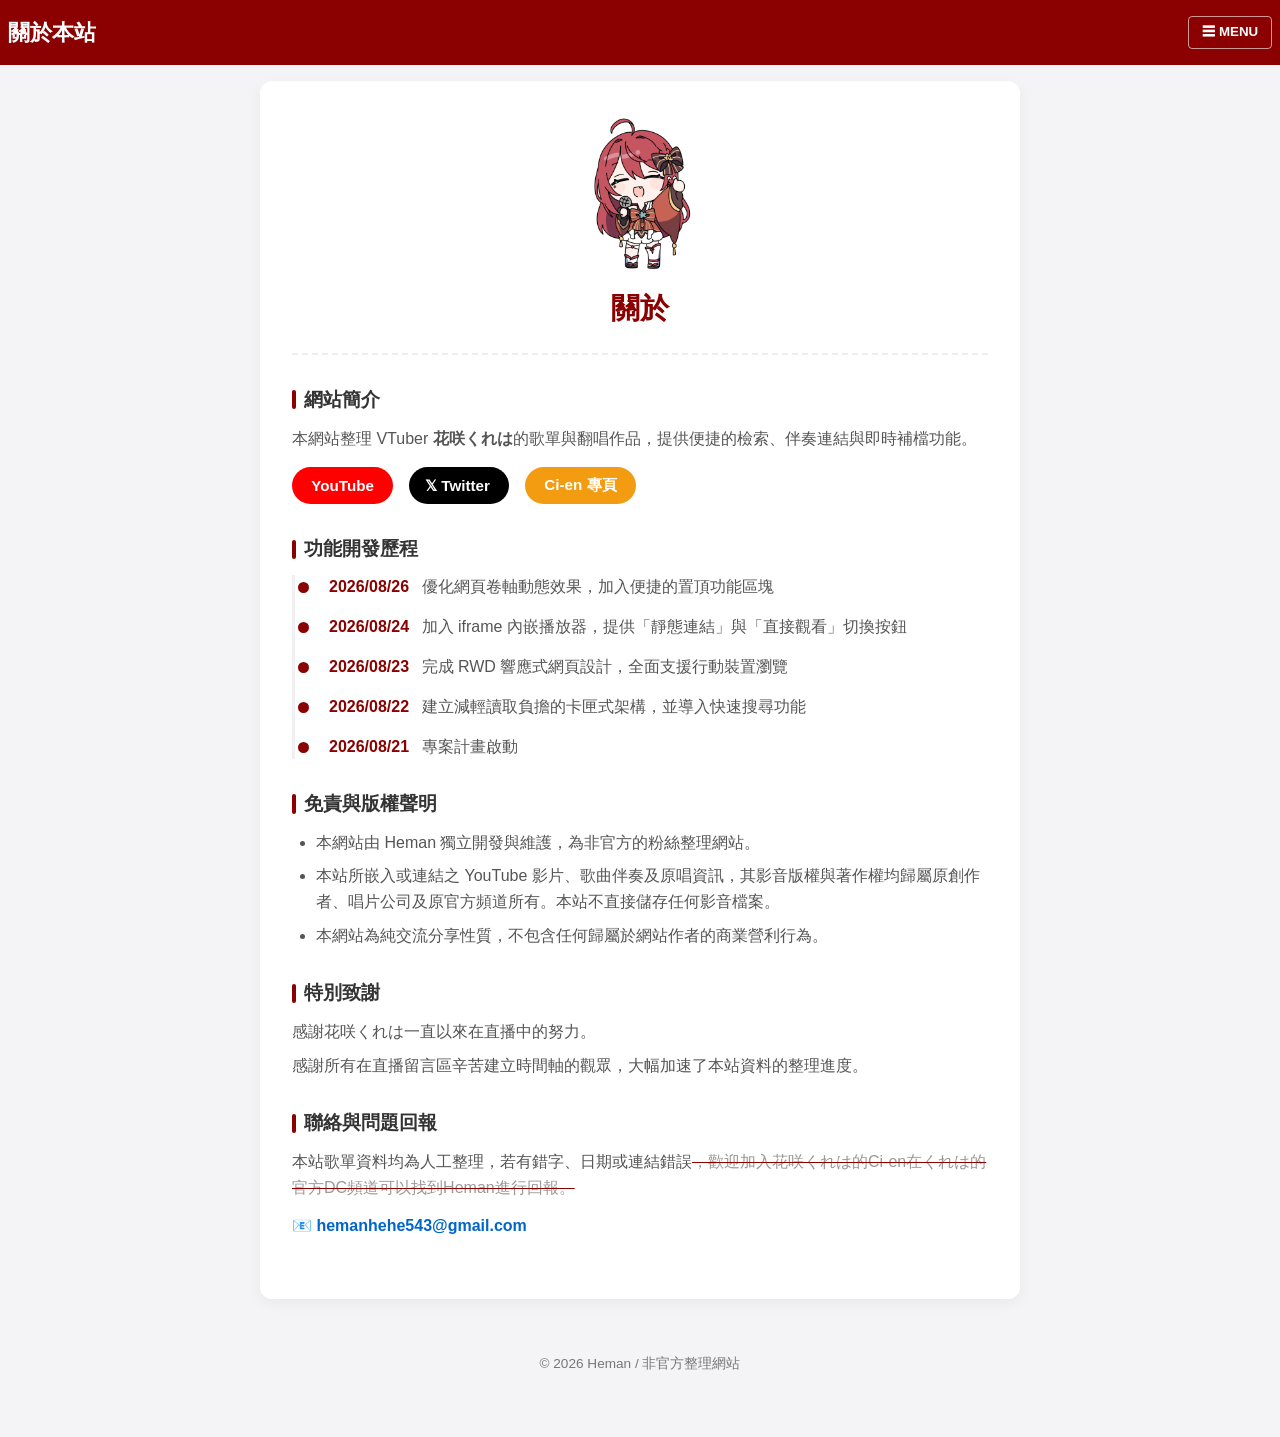
==== about.html @ 178f95ca "add common.js" ====
<!DOCTYPE html>
<html lang="zh-TW">
<head>
  <meta charset="UTF-8">
  <meta name="viewport" content="width=device-width, initial-scale=1.0">
  <title>關於</title>
  <!-- 引入您現有的主樣式表 -->
  <link rel="stylesheet" href="style.css">
</head>
<body>

  <!-- 共用頂部欄 (與 index.html 相同) -->
  <header class="top-bar">
    <div class="menu-container">
      <h1>關於本站</h1>
      <button id="menuToggleBtn" class="menu-btn">☰ MENU</button>
      <nav id="menuNav" class="menu-dropdown hidden">
        <a href="index.html">🎵 歌單列表 </a>
        <a href="covers.html" class="active">🎙️ 翻唱歌曲 </a>
        <a href="#" onclick="alert('數據分析頁面開發中！'); return false;">📊 數據分析 </a>
        <a href="about.html">ℹ️ 關於</a>
      </nav>
    </div>
  </header>

  <!-- 關於頁面主要內容 -->
  <main class="container about-container">
    
    <!-- APNG 動畫看板圖 -->
    <div class="about-hero">
      <!-- 替換 src 為您的 APNG 檔案路徑 -->
      <img src="images/wave.png" alt="花咲くれは" class="about-mascot">
      <h2>關於</h2>
    </div>

    <!-- 網站簡介 -->
    <section class="about-section">
      <h3>網站簡介</h3>
      <p>本網站整理 VTuber <strong>花咲くれは</strong>的歌單與翻唱作品，提供便捷的檢索、伴奏連結與即時補檔功能。</p>
      
      <div class="sns-links">
        <a href="https://www.youtube.com/@kureha_1130" target="_blank" class="sns-btn sns-yt">
          YouTube
        </a>
        <a href="https://x.com/_KRHana" target="_blank" class="sns-btn sns-x">
          𝕏 Twitter
        </a>
        <a href="https://ci-en.net/creator/25901" target="_blank" class="sns-btn sns-cien">
          Ci-en 專頁
        </a>
      </div>
    </section>

    <!-- 功能開發歷程 -->
    <section class="about-section">
      <h3>功能開發歷程</h3>
      <ul class="timeline">
        <li><span class="timeline-date">2026/08/26</span> 優化網頁卷軸動態效果，加入便捷的置頂功能區塊</li>
        <li><span class="timeline-date">2026/08/24</span> 加入 iframe 內嵌播放器，提供「靜態連結」與「直接觀看」切換按鈕</li>
        <li><span class="timeline-date">2026/08/23</span> 完成 RWD 響應式網頁設計，全面支援行動裝置瀏覽</li>
        <li><span class="timeline-date">2026/08/22</span> 建立減輕讀取負擔的卡匣式架構，並導入快速搜尋功能</li>
        <li><span class="timeline-date">2026/08/21</span> 專案計畫啟動</li>
      </ul>
    </section>

    <!-- 免責與版權聲明 -->
    <section class="about-section">
      <h3>免責與版權聲明</h3>
      <ul class="disclaimer-list">
        <li>本網站由 Heman 獨立開發與維護，為非官方的粉絲整理網站。</li>
        <li>本站所嵌入或連結之 YouTube 影片、歌曲伴奏及原唱資訊，其影音版權與著作權均歸屬原創作者、唱片公司及原官方頻道所有。本站不直接儲存任何影音檔案。</li>
        <li>本網站為純交流分享性質，不包含任何歸屬於網站作者的商業營利行為。</li>
      </ul>
    </section>

    <!-- 特別致謝 -->
    <section class="about-section">
      <h3>特別致謝</h3>
      <p>感謝花咲くれは一直以來在直播中的努力。</p>
      <p>感謝所有在直播留言區辛苦建立時間軸的觀眾，大幅加速了本站資料的整理進度。</p>
    </section>

    <!-- 聯絡與問題回報 -->
    <section class="about-section">
      <h3>聯絡與問題回報</h3>
      <p>本站歌單資料均為人工整理，若有錯字、日期或連結錯誤<del class="joke-strike">，歡迎加入花咲くれは的Ci-en在くれは的官方DC頻道可以找到Heman進行回報。</del></p>
      <a href="mailto:hemanhehe543@gmail.com" class="contact-mail">📧 hemanhehe543@gmail.com</a>
    </section>

  </main>

  <!-- 頁尾 -->
  <footer class="site-footer">
    <p>© 2026 Heman / 非官方整理網站 </p>
  </footer>
  <script src="common.js"></script>
</body>
</html>
---- style.css ----
/* ================================================== */
/* 全站共用基礎設定 (Base & Mobile First)               */
/* ================================================== */
* {
  box-sizing: border-box;
  margin: 0;
  padding: 0;
}

body {
  font-family: -apple-system, BlinkMacSystemFont, "Segoe UI", Roboto, sans-serif;
  background-color: #f4f4f6;
  color: #333;
  padding-bottom: 40px;
}

/* ================================================== */
/* 頂部固定容器 (將第一區塊與第二區塊包含在內)        */
/* ================================================== */
.top-bar, .controls {
  /* 平滑過渡動畫：當捲軸改變方向時，讓選單平滑滑入/滑出 */
  transition: transform 0.3s ease-in-out;
}


/* 頁首頂部列 */
.top-bar {
  background-color: #8b0000;
  color: white;
  padding: 1rem 0; /* 左右邊距由內層 container 統一控制，確保與下方內容對齊 */
  position: sticky;       /* 開啟 sticky 定位 */
  top: 0;                 /* 捲動至頂部時固定 */
  z-index: 10;            /* 較高層級，覆蓋第二區塊 */
}

/* Menu 導覽列與選單 */
.menu-container {
  display: flex;
  justify-content: space-between;
  align-items: center;
  gap: 0.5rem;          /* 標題與按鈕之間的最小安全間距 */
  padding: 0 0.5rem;  /* 左右各留 0.5rem 空間 */
}

/* 標題 RWD 自適應防換行設定 */
.menu-container h1 {
  /* 關鍵 1：動態縮放字級（最小 1.1rem / 依螢幕寬度 4.5vw 變化 / 最大 1.4rem） */
  font-size: clamp(1.1rem, 4.5vw, 1.4rem); 
  white-space: nowrap;    /* 關鍵 2：強制絕對不換行 */
  overflow: hidden;       /* 關鍵 3：超出範圍隱藏 */
  text-overflow: ellipsis;/* 關鍵 4：極端狀況下尾端顯示 ... 安全網 */
}

.menu-btn {
  flex-shrink: 0;         /* 關鍵 5：確保按鈕寬度被保護，絕不被標題推擠變形 */
  background: transparent;
  border: 1px solid rgba(255, 255, 255, 0.6);
  color: white;
  padding: 0.4rem 0.8rem;
  border-radius: 4px;
  cursor: pointer;
  font-weight: bold;
}

.menu-dropdown {
  position: absolute;
  top: 100%;
  right: 0.5rem;
  background: white;
  border-radius: 6px;
  box-shadow: 0 4px 12px rgba(0,0,0,0.15);
  display: flex;
  flex-direction: column;
  z-index: 100;
  overflow: hidden;
}

.menu-dropdown a {
  padding: 0.8rem 1.2rem;
  color: #333;
  text-decoration: none;
  border-bottom: 1px solid #eee;
}

.menu-dropdown a.active {
  font-weight: bold;
  background-color: #f9f9f9;
  color: #8b0000;
}

/* 通用容器 */
.container {
  padding: 1rem;
  max-width: 880px; /* 電腦版最大寬度限制 */
  margin: 0 auto;
}

/* ================================================== */
/* 控制區塊樣式 (搜尋與排序)                          */
/* ================================================== */
.controls {
  display: flex;
  flex-wrap: wrap;       /* 關鍵 1：手機版空間不足時自動折行 */
  align-items: center; /* 關鍵：讓所有元件以中心點垂直對齊 */
  gap: 0.8rem 1rem;      /* 上下間距 0.8rem，左右間距 1rem */
  margin-bottom: 0.5rem;
  position: sticky;       /* 開啟 sticky 定位 */
  top: 56px;                 /* 滑動至頂部時固定 */
  z-index: 9;             /* 較低層級，會鑽到第一區塊後面 */
  background-color: #f4f4f6; /* 設定不透明背景，避免下方的卡片內容透出來 */
  padding: 0.5rem 0;      /* 增加上下內邊距，提升滑動時的視覺舒適度 */
}

.search-wrapper {
  position: relative;
  flex: 1 1 100px;       /* 手機版預設佔滿一整行 */
}

#searchInput {
  width: 100%;
  padding: 0.6rem 2rem 0.6rem 0.8rem;
  border: 1px solid #ccc;
  border-radius: 6px;
  font-size: 0.95rem;
  box-sizing: border-box;
}

.clear-btn {
  position: absolute;
  right: 0.6rem;
  top: 50%;
  transform: translateY(-50%);
  background: none;
  border: none;
  color: #888;
  font-size: 1rem;
  cursor: pointer;
}

.hidden {
  display: none !important;
}

/* ================================================== */
/* 向上/向下捲動的隱藏樣式                             */
/* ================================================== */
/* 當向下捲動時，透過 JS 加上的 Class */
.top-bar.hide-header {
  transform: translateY(-100%); /* 第一區塊向上滑出螢幕 */
}

.controls.hide-header {
  transform: translateY(-200%); /* 第二區塊更往上推藏起來 */
}

/* --- 開關與說明文字外層容器 --- */
.embed-toggle-wrapper {
  display: flex;
  flex-direction: row;   /* 關鍵 1：強制內部元素保持「水平」單列排列 */
  align-items: center; /* 讓「內嵌播放：」文字與開關中心對齊 */
  gap: 0.4rem;
  cursor: pointer;
  flex-shrink: 0;      /* 防止開關被擠壓 */
}

.toggle-label-text {
  font-size: 0.9rem;
  color: #333;
  white-space: nowrap;   /* 關鍵修復 1：直接強制文字絕對不換行 */
  flex-shrink: 0;
}

/* --- 綠色 Toggle Switch 開關樣式 --- */
.embed-toggle-switch {
  position: relative;
  display: inline-block;
  width: 48px;
  height: 26px;
  flex-shrink: 0; /* 防止被擠壓 */
}

.embed-toggle-switch input {
  position: absolute;    /* 關鍵修復 2：拔除原生隱形 checkbox 佔用的體積 */
  opacity: 0;
  width: 0;
  height: 0;
  margin: 0;
}

/* 切換條底色 (預設 OFF 灰色) */
.embed-toggle-switch .slider {
  position: absolute;
  cursor: pointer;
  top: 0; left: 0; right: 0; bottom: 0;
  background-color: #ccc;
  transition: .3s;
  border-radius: 26px;
}

/* 開關裡面的圓形按鈕 */
.embed-toggle-switch .slider:before {
  position: absolute;
  content: "";
  height: 20px;
  width: 20px;
  left: 3px;
  top: 3px;
  background-color: white;
  transition: .3s;
  border-radius: 50%;
  display: flex;
  align-items: center;
  justify-content: center;
  font-size: 11px;
  color: #4CAF50;
  font-weight: bold;
  box-shadow: 0 2px 4px rgba(0,0,0,0.2);
}

/* ON 狀態 (綠色底) */
.embed-toggle-switch input:checked + .slider {
  background-color: #4CAF50;
}

/* ON 狀態時，圓紐右移 + 顯示勾勾 ✔ */
.embed-toggle-switch input:checked + .slider:before {
  transform: translateX(22px);
  content: "✓"; /* 圖示上的勾勾 */
}

.sort-group {
  display: flex;
  align-items: center;
  gap: 0.4rem;
  font-size: 0.9rem;
  flex-shrink: 0; /* 確保排序區塊不被擠壓 */
  margin-left: auto;     /* 手機版讓排序區塊自動往右推齊 */
}

.sort-group label {
  white-space: nowrap; /* 確保文字永遠不換行 */
  flex-shrink: 0;      /* 防止被右側選單擠壓 */
}

.sort-group #sortSelect {
  padding: 0.6rem 0.8rem;
  border: 1px solid #ccc;
  border-radius: 6px;
  font-size: 0.95rem;
  width: auto;
  min-width: 0;
}

/* ================================================== */
/* RWD 響應式微調                                     */
/* ================================================== */

/* 📱 手機版微調 (螢幕寬度 < 600px) */
@media (max-width: 599px) {
  .controls {
    gap: 0.6rem 0.3rem;      /* 縮小控制區塊內部間距 */
  }
  .search-wrapper {
    flex: 1 1 100%;     /* 手機版搜尋列獨占第一列 */
  }
  .embed-toggle-wrapper {
    font-size: 0.82rem;
    gap: 0.3rem;
  }
  .embed-toggle-switch {
    width: 42px;
    height: 22px;
  }
  .embed-toggle-switch .slider:before {
    height: 16px;
    width: 16px;
    left: 3px;
    top: 3px;
    font-size: 9px;
  }
  .embed-toggle-switch input:checked + .slider:before {
    transform: translateX(20px);
  }
  .sort-group {
    gap: 0.2rem;
    flex: 1;
    justify-content: flex-end;
  }

  /* 關鍵優化：手機版隱藏「排序：」標籤文字，直接看下拉選單內容更直覺 */
  .sort-group label {
    display: none;
  }

  .sort-group #sortSelect {
    padding: 0.4rem 1.2rem 0.4rem 0.4rem; /* 緊湊內距，保留右側箭頭空間 */
    font-size: 0.8rem;
    width: auto;
    max-width: 100%;
  }
}

/* 💻 電腦版微調 (螢幕寬度 >= 600px) */
@media (min-width: 600px) {
  .controls {
    flex-wrap: nowrap;  /* 電腦版保持單行 */
  }
  
  .search-wrapper {
    flex: 1 1 auto;            /* 搜尋列自動伸縮調小，留空間給右側開關與選單 */ 
  }
  .sort-group {
    margin-left: 0;        /* 電腦版取消靠右推齊，回歸自然間距 */
  }
}

/* ================================================== */
/* 通用展開式卡片核心樣式                              */
/* ================================================== */
.song-card {
  background: white;
  border-radius: 8px;
  margin-bottom: 0.8rem;
  box-shadow: 0 2px 5px rgba(0,0,0,0.05);
  overflow: hidden;
  border: 1px solid #e5e5e5;
}

/* 利用原生 <details> 與 <summary> */
details summary {
  padding: 0.8rem 1rem;
  cursor: pointer;
  list-style: none; /* 隱藏原生箭頭 */
  position: relative;
}

details summary::-webkit-details-marker {
  display: none;
}

/* ================================================== */
/* 1. 原歌單列表第一層專屬樣式 (index.html)            */
/* ================================================== */
.summary-header {
  display: flex;
  flex-direction: column;
  gap: 0.4rem;
}

.row-1 {
  display: flex;
  align-items: center;
  gap: 0.5rem;
}

.order-badge {
  background-color: #eee;
  padding: 0.1rem 0.4rem;
  border-radius: 4px;
  font-size: 0.8rem;
  color: #666;
}

.song-title {
  font-weight: bold;
  font-size: 1.1rem;
}

.row-2 {
  display: flex;
  justify-content: space-between;
  font-size: 0.85rem;
  color: #666;
  padding-right: 1.5rem; /* 留位置給箭頭 */
}

/* 自訂展開箭頭 */
.expand-icon {
  position: absolute;
  right: 1rem;
  bottom: 0.8rem;
  font-size: 0.8rem;
  color: #888;
  transition: transform 0.2s ease;
}

details[open] .expand-icon {
  transform: rotate(180deg);
}

/* ================================================== */
/* 2. 翻唱歌曲第一層專屬樣式 (covers.html - 全新新增)  */
/* ================================================== */
.cover-summary {
  display: grid;
  grid-template-columns: auto auto 1fr auto;
  grid-template-rows: auto auto;
  align-items: center;
  gap: 0.2rem 0.8rem;
}

.cover-order {
  grid-column: 1;
  grid-row: 1;
  font-weight: bold;
  color: #8b0000;
  font-size: 1.1rem;
  min-width: 1.8rem;
}

.cover-thumb-first-layer {
  grid-column: 2;
  grid-row: 1;
  width: 70px;
  height: 45px;
  object-fit: cover;
  border-radius: 4px;
  flex-shrink: 0;
}

.cover-title-link {
  grid-column: 3;
  grid-row: 1;
  margin-left: -3rem; /* 向左拉近與縮圖的距離 */  
  justify-self: start;
  padding-right: 1.5rem; /* 關鍵：向右額外延伸 1.5rem (約 24px) 的點擊範圍 */
  font-weight: bold;
  color: #333;
  text-decoration: none;
}

.cover-title-link:hover {
  color: #8b0000;
  text-decoration: underline;
}

.cover-date {
  grid-column: 2;
  grid-row: 2;
  font-size: 0.72rem;
  color: #666;
  text-align: center;
  white-space: nowrap;
}

.details-hint {
  grid-column: 4;
  grid-row: 1;
  font-size: 0.85rem;
  color: #555;
  display: flex;
  align-items: center;
  gap: 0.3rem;
  white-space: nowrap;
}

.triangle-icon {
  display: inline-block;
  transition: transform 0.2s ease;
  font-size: 0.75rem;
}

details[open] .triangle-icon {
  transform: rotate(180deg);
}

/* ================================================== */
/* 3. 卡片第二層展開內容與通用元件                      */
/* ================================================== */
.card-details {
  padding: 0.8rem 1rem 1rem 1rem;
  background-color: #fafafa;
  border-top: 1px dashed #eee;
  font-size: 0.9rem;
  display: flex;
  flex-direction: column;
  gap: 0.8rem;
}

.details-preview {
  width: 100%;
}

/* 16:9 RWD 影片容器 (防止內嵌播放器右側被切邊) */
.embed-container {
  position: relative;
  width: 100%;
  padding-bottom: 56.25%;
  height: 0;
  overflow: hidden;
  border-radius: 6px;
  background-color: #000;
  flex-shrink: 0;
}

.embed-container iframe {
  position: absolute;
  top: 0;
  left: 0;
  width: 100%;
  height: 100%;
  border: 0;
}

.stream-thumb {
  width: 100%;
  max-width: 260px;
  border-radius: 6px;
  box-shadow: 0 2px 6px rgba(0,0,0,0.15);
  display: block;
  margin: 0 auto; /* 手機版：居中排列 */
}

.btn-link {
  display: inline-block;
  color: #0066cc;
  text-decoration: none;
  font-weight: 500;
}

.btn-link:hover {
  text-decoration: underline;
}

.no-result {
  text-align: center;
  color: #888;
  padding: 2rem 0;
}

/* ================================================== */
/* RWD 電腦版微調 (Desktop Adaptation)                 */
/* ================================================== */
@media (min-width: 600px) {
  .row-1 {
    font-size: 1.2rem;
  }

  /* 卡片第二層：電腦版轉為左右雙欄 */
  .card-details {
    display: flex;
    flex-direction: row;
    justify-content: space-between;
    align-items: flex-start;
    gap: 1rem;
  }

  .stream-thumb {
    margin-left: auto;  /* 電腦版：自動將縮圖推至右側邊界 */
    margin-right: 0;
  }
  
  .details-info {
    flex: 1;
  }

  .details-preview {
    width: 360px;
    flex-shrink: 0;
  }
}

/* ================================================== */
/* 頁尾版權宣告                                       */
/* ================================================== */
.site-footer {
  text-align: center;
  padding: 1.5rem;
  color: #777;
  font-size: 0.85rem;
  margin-top: 2rem;
}

/* ================================================== */
/* 4. 關於頁面專屬樣式 (about.html - 全新新增)         */
/* ================================================== */

.about-container {
  max-width: 760px; /* 比首頁稍微窄一點，讓閱讀文字更舒適 */
  background: #fff;
  border-radius: 12px;
  box-shadow: 0 4px 15px rgba(0,0,0,0.05);
  padding: 2rem;
  margin-top: 1rem;
}

/* APNG 動態看板圖區域 */
.about-hero {
  text-align: center;
  margin-bottom: 2rem;
  padding-bottom: 1.5rem;
  border-bottom: 2px dashed #eee;
}

.about-mascot {
  width: 160px; 
  height: 160px;
  object-fit: contain;
  margin: 0 auto 1rem auto;
  display: block;
  /* 加入輕微的浮動呼吸感動畫 */
  animation: float-anim 3s ease-in-out infinite;
}

.about-mascot:hover {
  animation-play-state: paused; /* 滑鼠移過去時暫停動畫 */
}

@keyframes float-anim {
  0% { transform: translateY(0px); }
  50% { transform: translateY(-10px); }
  100% { transform: translateY(0px); }
}

.about-hero h2 {
  color: #8b0000;
  font-size: 1.8rem;
}

/* 區塊通用設定 */
.about-section {
  margin-bottom: 2rem;
}

.about-section h3 {
  font-size: 1.2rem;
  color: #333;
  margin-bottom: 0.8rem;
  display: flex;
  align-items: center;
  gap: 0.5rem;
}

.about-section h3::before {
  content: "";
  display: inline-block;
  width: 4px;
  height: 1.2rem;
  background-color: #8b0000;
  border-radius: 2px;
}

.about-section p {
  line-height: 1.6;
  color: #555;
  margin-bottom: 0.5rem;
}

/* 官方社群按鈕區 */
.sns-links {
  display: flex;
  gap: 1rem;
  margin-top: 1rem;
  flex-wrap: wrap;
}

.sns-btn {
  display: inline-flex;
  align-items: center;
  gap: 0.5rem;
  padding: 0.5rem 1.2rem;
  border-radius: 20px;
  text-decoration: none;
  font-weight: bold;
  font-size: 0.95rem;
  transition: transform 0.2s, opacity 0.2s;
}

.sns-btn:hover {
  transform: translateY(-2px);
  opacity: 0.9;
}

.sns-yt { background-color: #FF0000; color: #fff; }
.sns-cien { background-color: #F39C12; color: #fff; }
/* 套用您之前要求過的 𝕏 黑色圓底風格變體 */
.sns-x { background-color: #000; color: #fff; padding-left: 1rem; }

/* 歷程時間軸 */
.timeline {
  list-style: none;
  padding-left: 10px;
  border-left: 3px solid #f0f0f0;
}

.timeline li {
  position: relative;
  padding-left: 1.5rem;
  margin-bottom: 1rem;
  color: #555;
  line-height: 1.5;
}

.timeline li::before {
  content: "";
  position: absolute;
  left: -9px;
  top: 5px;
  width: 11px;
  height: 11px;
  background-color: #8b0000;
  border-radius: 50%;
  border: 2px solid #fff;
}

.timeline-date {
  font-weight: bold;
  color: #8b0000;
  margin-right: 0.5rem;
}

/* 免責聲明列表 */
.disclaimer-list {
  padding-left: 1.5rem;
  color: #555;
  line-height: 1.6;
}

.disclaimer-list li {
  margin-bottom: 0.5rem;
}

/* 聯絡我們與刪除線特調 */
.joke-strike {
  color: #999;
  text-decoration-color: #8b0000;
}

.contact-mail {
  display: inline-block;
  margin-top: 0.5rem;
  font-weight: bold;
  color: #0066cc;
  text-decoration: none;
}
.contact-mail:hover { text-decoration: underline; }

/* RWD 手機版微調 */
@media (max-width: 600px) {
  .about-container {
    padding: 1.5rem;
  }
  .about-mascot {
    width: 130px;
    height: 130px;
  }
}
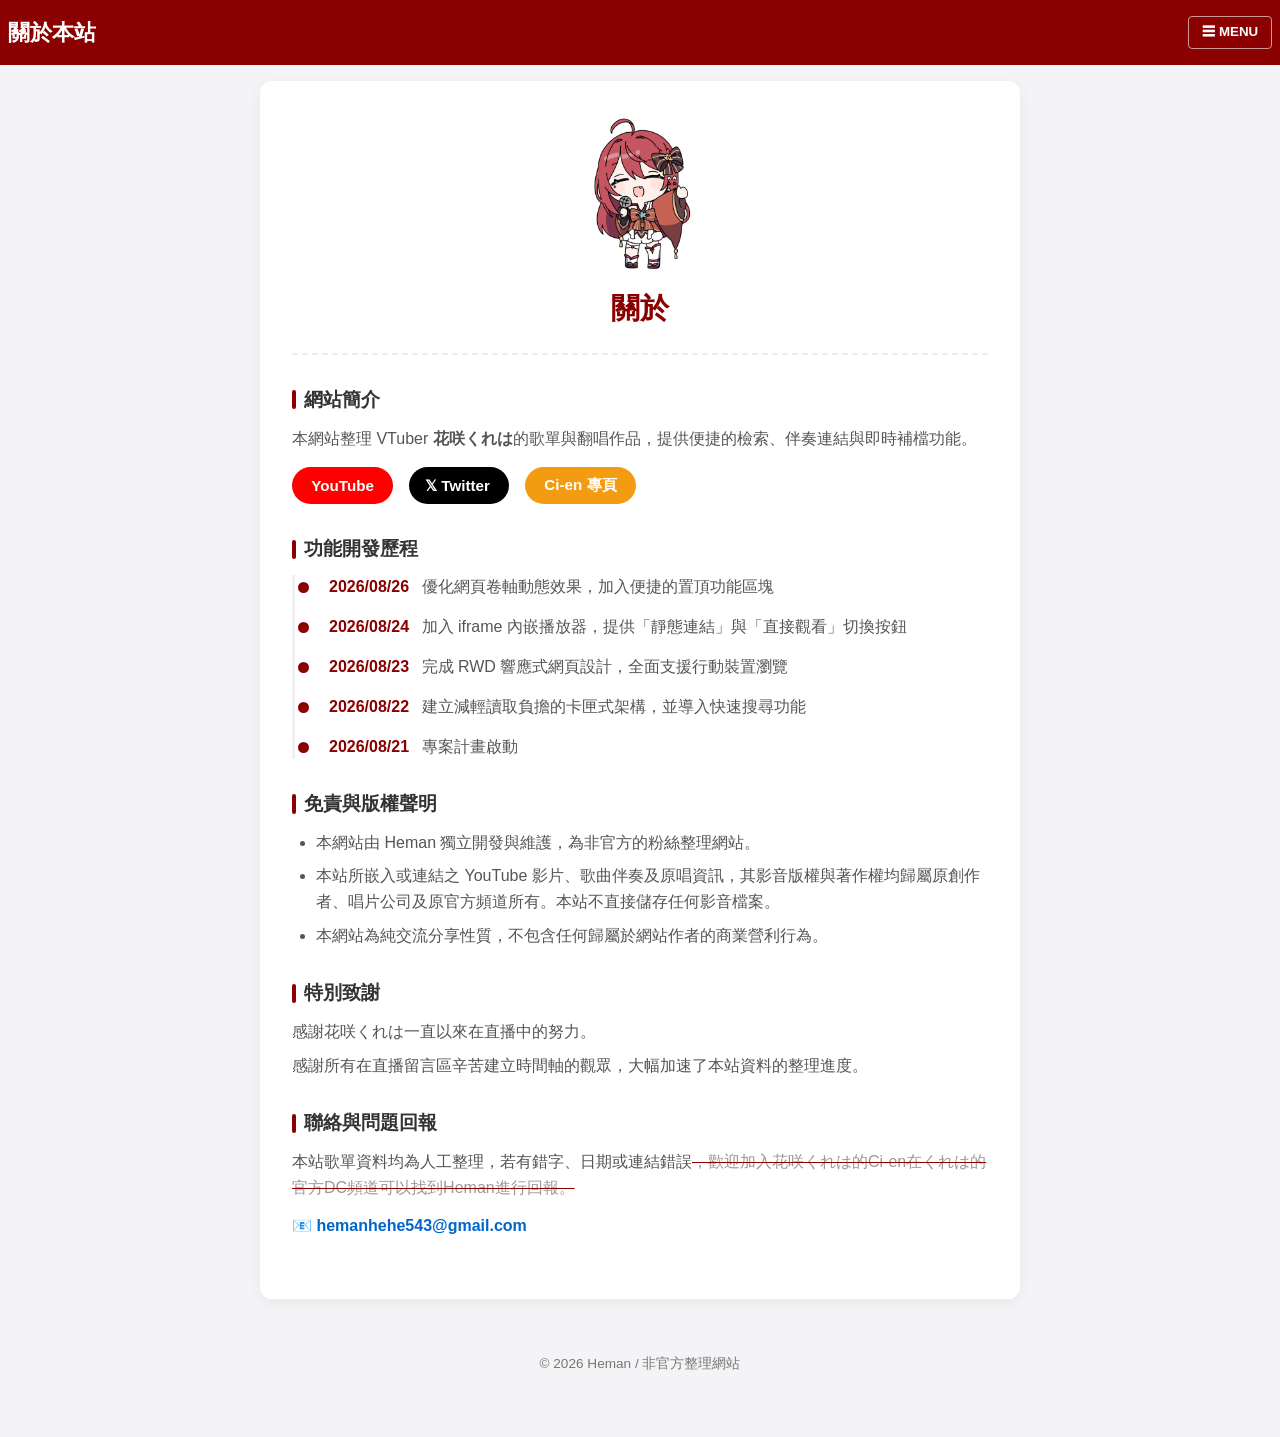
==== commit 9dba0df6: "update the overall  framework" ====
--- a/about.html
+++ b/about.html
@@ -16,9 +16,9 @@
       <button id="menuToggleBtn" class="menu-btn">☰ MENU</button>
       <nav id="menuNav" class="menu-dropdown hidden">
         <a href="index.html">🎵 歌單列表 </a>
-        <a href="covers.html" class="active">🎙️ 翻唱歌曲 </a>
+        <a href="covers.html">🎙️ 翻唱歌曲 </a>
         <a href="#" onclick="alert('數據分析頁面開發中！'); return false;">📊 數據分析 </a>
-        <a href="about.html">ℹ️ 關於</a>
+        <a href="about.html"  class="active">ℹ️ 關於</a>
       </nav>
     </div>
   </header>
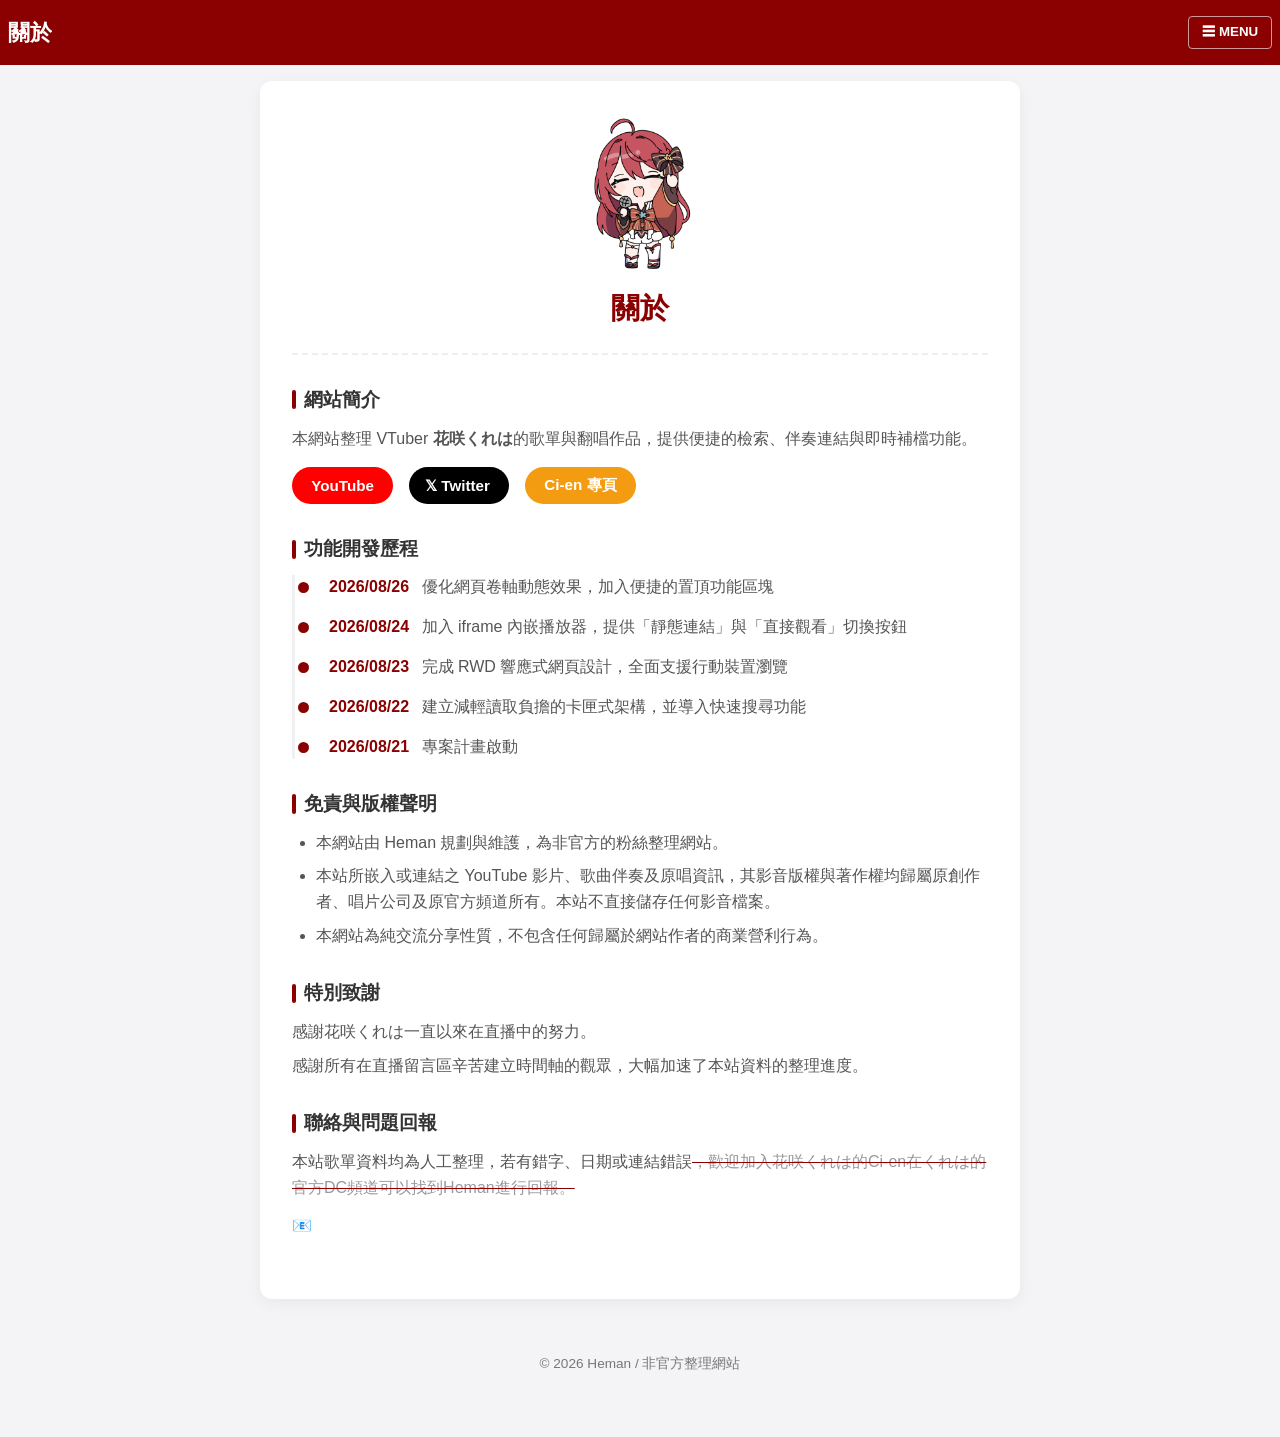
==== commit 36995cfb: "update song list" ====
--- a/about.html
+++ b/about.html
@@ -12,7 +12,7 @@
   <!-- 共用頂部欄 (與 index.html 相同) -->
   <header class="top-bar">
     <div class="menu-container">
-      <h1>關於本站</h1>
+      <h1>關於</h1>
       <button id="menuToggleBtn" class="menu-btn">☰ MENU</button>
       <nav id="menuNav" class="menu-dropdown hidden">
         <a href="index.html">🎵 歌單列表 </a>
@@ -67,7 +67,7 @@
     <section class="about-section">
       <h3>免責與版權聲明</h3>
       <ul class="disclaimer-list">
-        <li>本網站由 Heman 獨立開發與維護，為非官方的粉絲整理網站。</li>
+        <li>本網站由 Heman 規劃與維護，為非官方的粉絲整理網站。</li>
         <li>本站所嵌入或連結之 YouTube 影片、歌曲伴奏及原唱資訊，其影音版權與著作權均歸屬原創作者、唱片公司及原官方頻道所有。本站不直接儲存任何影音檔案。</li>
         <li>本網站為純交流分享性質，不包含任何歸屬於網站作者的商業營利行為。</li>
       </ul>
@@ -84,7 +84,7 @@
     <section class="about-section">
       <h3>聯絡與問題回報</h3>
       <p>本站歌單資料均為人工整理，若有錯字、日期或連結錯誤<del class="joke-strike">，歡迎加入花咲くれは的Ci-en在くれは的官方DC頻道可以找到Heman進行回報。</del></p>
-      <a href="mailto:hemanhehe543@gmail.com" class="contact-mail">📧 hemanhehe543@gmail.com</a>
+      <a href="mailto:hemanhehe543@gmail.com" class="contact-mail">📧 </a>
     </section>
 
   </main>
--- a/style.css
+++ b/style.css
@@ -745,3 +745,106 @@
     height: 130px;
   }
 }
+/* 翻唱作品製作名單：簡潔雙欄 */
+.cover-credits {
+  margin-top: 0.75rem;
+}
+
+.cover-credits:empty {
+  display: none;
+}
+
+/* 區塊標題 */
+.cover-credits > strong {
+  display: block;
+  margin-bottom: 0.5rem;
+  color: #8b0000;
+  font-size: 0.9rem;
+}
+
+/* 移除原本的項目符號 */
+.credits-list {
+  list-style: none;
+  margin: 0;
+  padding: 0;
+}
+
+/* 左側職務固定寬度，右側使用剩餘空間 */
+.credits-list li {
+  display: grid;
+  grid-template-columns: 6rem minmax(0, 1fr);
+  align-items: baseline;
+  column-gap: 0.75rem;
+  line-height: 1.6;
+}
+
+.credits-list li + li {
+  margin-top: 0.55rem;
+}
+
+/* 職務 */
+.credit-role {
+  color: #333;
+  font-size: 0.8rem;
+  overflow-wrap: anywhere;
+}
+
+/* 姓名與社群連結 */
+.credit-person {
+  display: flex;
+  flex-wrap: wrap;
+  align-items: baseline;
+  gap: 0.25rem 0.5rem;
+  min-width: 0;
+}
+
+.credit-name {
+  min-width: 0;
+  color: #333;
+  font-size: 0.9rem;
+  font-weight: 600;
+  overflow-wrap: anywhere;
+}
+
+/* 社群連結小按鈕 */
+.credit-link {
+  display: inline-flex;
+  align-items: center;
+  justify-content: center;
+  flex-shrink: 0;
+  min-width: 1.75rem;
+  padding: 0.05rem 0.4rem;
+  border: 1px solid #ddd;
+  border-radius: 5px;
+  background-color: transparent;
+  color: #666;
+  font-size: 0.75rem;
+  line-height: 1.5;
+  text-decoration: none;
+  white-space: nowrap;
+  transition:
+    color 0.2s,
+    border-color 0.2s,
+    background-color 0.2s;
+}
+
+.credit-link:hover,
+.credit-link:focus-visible {
+  color: #8b0000;
+  border-color: #8b0000;
+  background-color: #fff3f3;
+  text-decoration: none;
+}
+
+.credit-link:focus-visible {
+  outline: 2px solid #8b0000;
+  outline-offset: 2px;
+}
+
+/* 小螢幕縮小職務欄，保留姓名空間 */
+@media (max-width: 599px) {
+  .credits-list li {
+    grid-template-columns: 4.75rem minmax(0, 1fr);
+    column-gap: 0.5rem;
+  }
+}
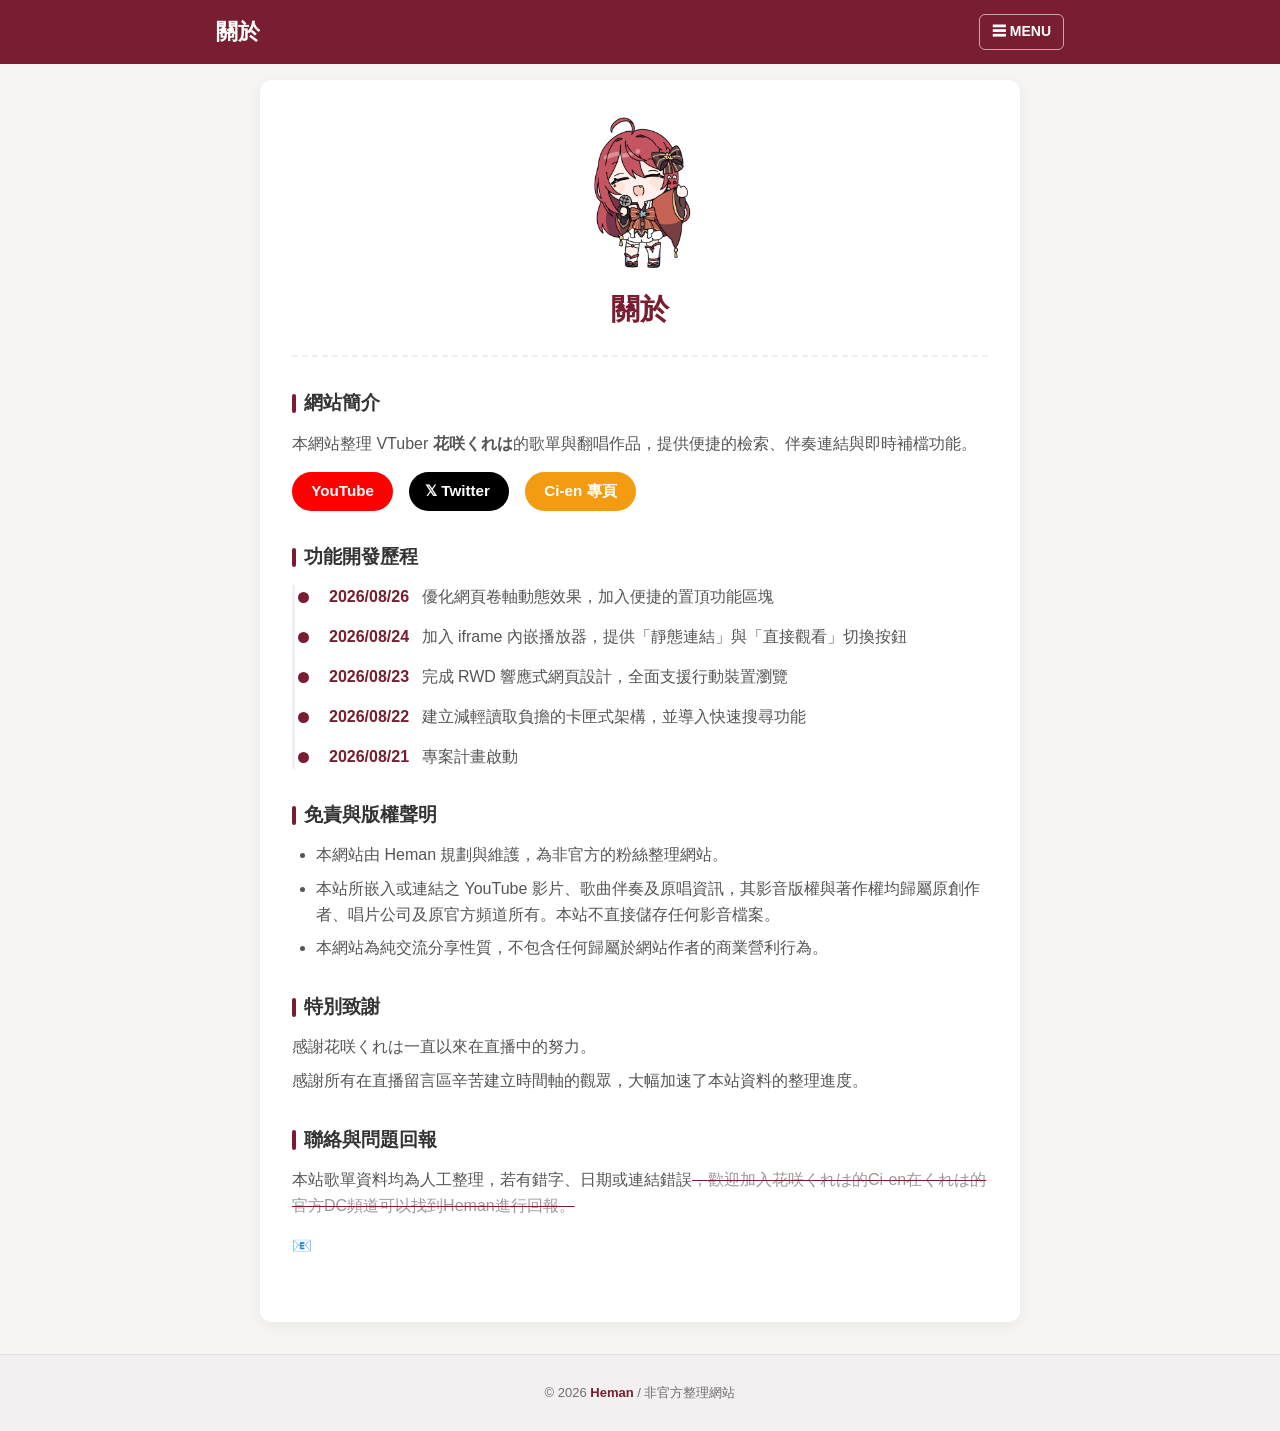
==== commit 093bd0e0: "Polish site styling and footer presentation" ====
--- a/about.html
+++ b/about.html
@@ -91,7 +91,7 @@
 
   <!-- 頁尾 -->
   <footer class="site-footer">
-    <p>© 2026 Heman / 非官方整理網站 </p>
+    <p>© 2026 <span class="footer-brand">Heman</span> / 非官方整理網站 </p>
   </footer>
   <script src="common.js"></script>
 </body>
--- a/style.css
+++ b/style.css
@@ -1,6 +1,20 @@
 /* ================================================== */
 /* 全站共用基礎設定 (Base & Mobile First)               */
 /* ================================================== */
+:root {
+  --brand: #781e30;
+  --brand-hover: #5f1726;
+  --brand-soft: #f6e9ed;
+  --page-background: #f6f5f3;
+  --surface: #fff;
+  --text: #27272a;
+  --text-muted: #736a71;
+  --border: #e3dfe0;
+  --content-width: 880px;
+  --page-gutter: 16px;
+  --header-height: 64px;
+}
+
 * {
   box-sizing: border-box;
   margin: 0;
@@ -8,10 +22,23 @@
 }
 
 body {
-  font-family: -apple-system, BlinkMacSystemFont, "Segoe UI", Roboto, sans-serif;
-  background-color: #f4f4f6;
-  color: #333;
-  padding-bottom: 40px;
+  font-family: -apple-system, BlinkMacSystemFont, "Segoe UI", "Noto Sans TC", "Noto Sans JP", "Microsoft JhengHei", "Yu Gothic", sans-serif;
+  line-height: 1.5;
+  background-color: var(--page-background);
+  color: var(--text);
+}
+
+button, input, select {
+  font: inherit;
+}
+
+:where(a, button, input, select, summary):focus-visible {
+  outline: 2px solid var(--brand);
+  outline-offset: 3px;
+}
+
+summary:focus-visible {
+  outline-offset: -3px;
 }
 
 /* ================================================== */
@@ -25,9 +52,9 @@
 
 /* 頁首頂部列 */
 .top-bar {
-  background-color: #8b0000;
+  background-color: var(--brand);
   color: white;
-  padding: 1rem 0; /* 左右邊距由內層 container 統一控制，確保與下方內容對齊 */
+  height: var(--header-height);
   position: sticky;       /* 開啟 sticky 定位 */
   top: 0;                 /* 捲動至頂部時固定 */
   z-index: 10;            /* 較高層級，覆蓋第二區塊 */
@@ -35,17 +62,23 @@
 
 /* Menu 導覽列與選單 */
 .menu-container {
+  position: relative;
   display: flex;
   justify-content: space-between;
   align-items: center;
-  gap: 0.5rem;          /* 標題與按鈕之間的最小安全間距 */
-  padding: 0 0.5rem;  /* 左右各留 0.5rem 空間 */
+  gap: 12px;
+  height: 100%;
+  max-width: var(--content-width);
+  margin: 0 auto;
+  padding: 0 var(--page-gutter);
 }
 
 /* 標題 RWD 自適應防換行設定 */
 .menu-container h1 {
+  min-width: 0;
   /* 關鍵 1：動態縮放字級（最小 1.1rem / 依螢幕寬度 4.5vw 變化 / 最大 1.4rem） */
   font-size: clamp(1.1rem, 4.5vw, 1.4rem); 
+  line-height: 1.3;
   white-space: nowrap;    /* 關鍵 2：強制絕對不換行 */
   overflow: hidden;       /* 關鍵 3：超出範圍隱藏 */
   text-overflow: ellipsis;/* 關鍵 4：極端狀況下尾端顯示 ... 安全網 */
@@ -56,19 +89,31 @@
   background: transparent;
   border: 1px solid rgba(255, 255, 255, 0.6);
   color: white;
-  padding: 0.4rem 0.8rem;
-  border-radius: 4px;
+  min-height: 36px;
+  padding: 6px 12px;
+  border-radius: 6px;
+  font-size: 14px;
+  line-height: 1.4;
   cursor: pointer;
   font-weight: bold;
+}
+
+.menu-btn:hover {
+  background-color: rgba(255, 255, 255, 0.1);
+}
+
+.menu-btn:focus-visible {
+  outline-color: white;
 }
 
 .menu-dropdown {
   position: absolute;
   top: 100%;
-  right: 0.5rem;
-  background: white;
-  border-radius: 6px;
-  box-shadow: 0 4px 12px rgba(0,0,0,0.15);
+  right: var(--page-gutter);
+  background: var(--surface);
+  border: 1px solid var(--border);
+  border-radius: 8px;
+  box-shadow: 0 6px 18px rgba(39, 39, 42, 0.1);
   display: flex;
   flex-direction: column;
   z-index: 100;
@@ -77,21 +122,32 @@
 
 .menu-dropdown a {
   padding: 0.8rem 1.2rem;
-  color: #333;
+  color: var(--text);
   text-decoration: none;
-  border-bottom: 1px solid #eee;
+  border-bottom: 1px solid var(--border);
+}
+
+.menu-dropdown a:last-child {
+  border-bottom: 0;
+}
+
+.menu-dropdown a:hover,
+.menu-dropdown a:focus-visible {
+  background-color: var(--brand-soft);
+  color: var(--brand);
+  outline-offset: -3px;
 }
 
 .menu-dropdown a.active {
   font-weight: bold;
-  background-color: #f9f9f9;
-  color: #8b0000;
+  background-color: var(--brand-soft);
+  color: var(--brand);
 }
 
 /* 通用容器 */
 .container {
-  padding: 1rem;
-  max-width: 880px; /* 電腦版最大寬度限制 */
+  padding: 16px var(--page-gutter);
+  max-width: var(--content-width);
   margin: 0 auto;
 }
 
@@ -102,39 +158,60 @@
   display: flex;
   flex-wrap: wrap;       /* 關鍵 1：手機版空間不足時自動折行 */
   align-items: center; /* 關鍵：讓所有元件以中心點垂直對齊 */
-  gap: 0.8rem 1rem;      /* 上下間距 0.8rem，左右間距 1rem */
-  margin-bottom: 0.5rem;
+  gap: 12px 16px;
+  margin-bottom: 12px;
   position: sticky;       /* 開啟 sticky 定位 */
-  top: 56px;                 /* 滑動至頂部時固定 */
+  top: var(--header-height); /* 與頁首實際高度一致 */
   z-index: 9;             /* 較低層級，會鑽到第一區塊後面 */
-  background-color: #f4f4f6; /* 設定不透明背景，避免下方的卡片內容透出來 */
-  padding: 0.5rem 0;      /* 增加上下內邊距，提升滑動時的視覺舒適度 */
+  background-color: var(--page-background);
+  padding: 8px 0 12px;
 }
 
 .search-wrapper {
   position: relative;
+  min-width: 0;
   flex: 1 1 100px;       /* 手機版預設佔滿一整行 */
 }
 
 #searchInput {
   width: 100%;
-  padding: 0.6rem 2rem 0.6rem 0.8rem;
-  border: 1px solid #ccc;
-  border-radius: 6px;
-  font-size: 0.95rem;
+  height: 42px;
+  padding: 0 42px 0 12px;
+  border: 1px solid var(--border);
+  border-radius: 8px;
+  background-color: var(--surface);
+  color: var(--text);
+  font-size: 14px;
   box-sizing: border-box;
+}
+
+#searchInput::placeholder {
+  color: var(--text-muted);
+}
+
+#searchInput:hover,
+.sort-group #sortSelect:hover {
+  border-color: #bcaab3;
 }
 
 .clear-btn {
   position: absolute;
-  right: 0.6rem;
+  right: 6px;
   top: 50%;
   transform: translateY(-50%);
   background: none;
   border: none;
-  color: #888;
+  color: var(--text-muted);
   font-size: 1rem;
+  width: 30px;
+  height: 30px;
+  border-radius: 5px;
   cursor: pointer;
+}
+
+.clear-btn:hover {
+  color: var(--brand);
+  background-color: var(--brand-soft);
 }
 
 .hidden {
@@ -150,7 +227,7 @@
 }
 
 .controls.hide-header {
-  transform: translateY(-200%); /* 第二區塊更往上推藏起來 */
+  transform: translateY(calc(-100% - var(--header-height))); /* 完整移出頁首上方 */
 }
 
 /* --- 開關與說明文字外層容器 --- */
@@ -164,13 +241,13 @@
 }
 
 .toggle-label-text {
-  font-size: 0.9rem;
-  color: #333;
+  font-size: 14px;
+  color: var(--text);
   white-space: nowrap;   /* 關鍵修復 1：直接強制文字絕對不換行 */
   flex-shrink: 0;
 }
 
-/* --- 綠色 Toggle Switch 開關樣式 --- */
+/* --- 播放器 Toggle Switch 開關樣式 --- */
 .embed-toggle-switch {
   position: relative;
   display: inline-block;
@@ -212,14 +289,19 @@
   align-items: center;
   justify-content: center;
   font-size: 11px;
-  color: #4CAF50;
+  color: var(--brand);
   font-weight: bold;
   box-shadow: 0 2px 4px rgba(0,0,0,0.2);
 }
 
-/* ON 狀態 (綠色底) */
+/* ON 狀態 (酒紅品牌色) */
 .embed-toggle-switch input:checked + .slider {
-  background-color: #4CAF50;
+  background-color: var(--brand);
+}
+
+.embed-toggle-switch input:focus-visible + .slider {
+  outline: 2px solid var(--brand);
+  outline-offset: 3px;
 }
 
 /* ON 狀態時，圓紐右移 + 顯示勾勾 ✔ */
@@ -232,7 +314,7 @@
   display: flex;
   align-items: center;
   gap: 0.4rem;
-  font-size: 0.9rem;
+  font-size: 14px;
   flex-shrink: 0; /* 確保排序區塊不被擠壓 */
   margin-left: auto;     /* 手機版讓排序區塊自動往右推齊 */
 }
@@ -243,10 +325,13 @@
 }
 
 .sort-group #sortSelect {
-  padding: 0.6rem 0.8rem;
-  border: 1px solid #ccc;
-  border-radius: 6px;
-  font-size: 0.95rem;
+  height: 42px;
+  padding: 0 10px;
+  border: 1px solid var(--border);
+  border-radius: 8px;
+  background-color: var(--surface);
+  color: var(--text);
+  font-size: 14px;
   width: auto;
   min-width: 0;
 }
@@ -258,14 +343,14 @@
 /* 📱 手機版微調 (螢幕寬度 < 600px) */
 @media (max-width: 599px) {
   .controls {
-    gap: 0.6rem 0.3rem;      /* 縮小控制區塊內部間距 */
+    gap: 12px 8px;
   }
   .search-wrapper {
     flex: 1 1 100%;     /* 手機版搜尋列獨占第一列 */
   }
   .embed-toggle-wrapper {
-    font-size: 0.82rem;
-    gap: 0.3rem;
+    min-height: 44px;
+    gap: 6px;
   }
   .embed-toggle-switch {
     width: 42px;
@@ -284,6 +369,7 @@
   .sort-group {
     gap: 0.2rem;
     flex: 1;
+    min-width: 0;
     justify-content: flex-end;
   }
 
@@ -293,10 +379,16 @@
   }
 
   .sort-group #sortSelect {
-    padding: 0.4rem 1.2rem 0.4rem 0.4rem; /* 緊湊內距，保留右側箭頭空間 */
-    font-size: 0.8rem;
-    width: auto;
+    height: 44px;
+    padding: 0 8px;
+    font-size: 13px;
+    width: 100%;
     max-width: 100%;
+  }
+
+  #searchInput {
+    height: 44px;
+    font-size: 16px; /* 避免 iOS 聚焦搜尋時自動放大 */
   }
 }
 
@@ -318,17 +410,30 @@
 /* 通用展開式卡片核心樣式                              */
 /* ================================================== */
 .song-card {
-  background: white;
-  border-radius: 8px;
-  margin-bottom: 0.8rem;
-  box-shadow: 0 2px 5px rgba(0,0,0,0.05);
+  background: var(--surface);
+  border-radius: 10px;
+  margin-bottom: 12px;
+  box-shadow: 0 2px 4px rgba(39, 39, 42, 0.025);
   overflow: hidden;
-  border: 1px solid #e5e5e5;
+  border: 1px solid var(--border);
+  transition: border-color 0.2s ease, box-shadow 0.2s ease;
+}
+
+.song-card:has(> details[open]),
+details.song-card[open] {
+  border-color: var(--brand);
+}
+
+@media (hover: hover) {
+  .song-card:hover {
+    border-color: #bcaab3;
+    box-shadow: 0 3px 8px rgba(39, 39, 42, 0.045);
+  }
 }
 
 /* 利用原生 <details> 與 <summary> */
 details summary {
-  padding: 0.8rem 1rem;
+  padding: 16px;
   cursor: pointer;
   list-style: none; /* 隱藏原生箭頭 */
   position: relative;
@@ -344,43 +449,54 @@
 .summary-header {
   display: flex;
   flex-direction: column;
-  gap: 0.4rem;
+  gap: 6px;
 }
 
 .row-1 {
   display: flex;
-  align-items: center;
-  gap: 0.5rem;
+  align-items: baseline;
+  gap: 10px;
 }
 
 .order-badge {
-  background-color: #eee;
-  padding: 0.1rem 0.4rem;
+  background-color: #f0edef;
+  padding: 1px 7px;
   border-radius: 4px;
-  font-size: 0.8rem;
-  color: #666;
+  font-size: 12px;
+  color: var(--text-muted);
+  white-space: nowrap;
+  flex-shrink: 0;
+  font-variant-numeric: tabular-nums;
 }
 
 .song-title {
-  font-weight: bold;
-  font-size: 1.1rem;
+  min-width: 0;
+  overflow-wrap: anywhere;
+  font-weight: 600;
+  font-size: 17px;
 }
 
 .row-2 {
   display: flex;
   justify-content: space-between;
-  font-size: 0.85rem;
-  color: #666;
+  gap: 8px;
+  font-size: 13px;
+  color: var(--text-muted);
+  font-variant-numeric: tabular-nums;
   padding-right: 1.5rem; /* 留位置給箭頭 */
+}
+
+.row-2 span:last-child {
+  white-space: nowrap;
 }
 
 /* 自訂展開箭頭 */
 .expand-icon {
   position: absolute;
   right: 1rem;
-  bottom: 0.8rem;
+  bottom: 16px;
   font-size: 0.8rem;
-  color: #888;
+  color: var(--text-muted);
   transition: transform 0.2s ease;
 }
 
@@ -393,24 +509,28 @@
 /* ================================================== */
 .cover-summary {
   display: grid;
-  grid-template-columns: auto auto 1fr auto;
+  grid-template-columns: auto 70px minmax(0, 1fr) auto;
   grid-template-rows: auto auto;
   align-items: center;
-  gap: 0.2rem 0.8rem;
+  gap: 6px 12px;
 }
 
 .cover-order {
   grid-column: 1;
-  grid-row: 1;
-  font-weight: bold;
-  color: #8b0000;
-  font-size: 1.1rem;
-  min-width: 1.8rem;
+  grid-row: 1 / span 2;
+  padding: 1px 7px;
+  border-radius: 4px;
+  background-color: #f0edef;
+  color: var(--text-muted);
+  font-size: 12px;
+  font-weight: 400;
+  white-space: nowrap;
+  font-variant-numeric: tabular-nums;
 }
 
 .cover-thumb-first-layer {
   grid-column: 2;
-  grid-row: 1;
+  grid-row: 1 / span 2;
   width: 70px;
   height: 45px;
   object-fit: cover;
@@ -421,33 +541,33 @@
 .cover-title-link {
   grid-column: 3;
   grid-row: 1;
-  margin-left: -3rem; /* 向左拉近與縮圖的距離 */  
+  min-width: 0;
+  overflow-wrap: anywhere;
   justify-self: start;
-  padding-right: 1.5rem; /* 關鍵：向右額外延伸 1.5rem (約 24px) 的點擊範圍 */
-  font-weight: bold;
-  color: #333;
+  font-size: 17px;
+  font-weight: 600;
+  color: var(--text);
   text-decoration: none;
 }
 
 .cover-title-link:hover {
-  color: #8b0000;
+  color: var(--brand);
   text-decoration: underline;
 }
 
 .cover-date {
-  grid-column: 2;
+  grid-column: 3;
   grid-row: 2;
-  font-size: 0.72rem;
-  color: #666;
-  text-align: center;
-  white-space: nowrap;
+  font-size: 13px;
+  color: var(--text-muted);
+  font-variant-numeric: tabular-nums;
 }
 
 .details-hint {
   grid-column: 4;
-  grid-row: 1;
-  font-size: 0.85rem;
-  color: #555;
+  grid-row: 1 / span 2;
+  font-size: 13px;
+  color: var(--text-muted);
   display: flex;
   align-items: center;
   gap: 0.3rem;
@@ -462,6 +582,24 @@
 
 details[open] .triangle-icon {
   transform: rotate(180deg);
+}
+
+@media (max-width: 599px) {
+  .cover-summary {
+    grid-template-columns: auto 56px minmax(0, 1fr) 16px;
+    column-gap: 8px;
+  }
+
+  .cover-thumb-first-layer {
+    width: 56px;
+    height: 36px;
+  }
+
+  .details-hint {
+    font-size: 0; /* 小螢幕保留箭頭與原有展開操作 */
+    gap: 0;
+    justify-content: center;
+  }
 }
 
 /* ================================================== */
@@ -513,18 +651,19 @@
 
 .btn-link {
   display: inline-block;
-  color: #0066cc;
+  color: var(--brand);
   text-decoration: none;
   font-weight: 500;
 }
 
 .btn-link:hover {
+  color: var(--brand-hover);
   text-decoration: underline;
 }
 
 .no-result {
   text-align: center;
-  color: #888;
+  color: var(--text-muted);
   padding: 2rem 0;
 }
 
@@ -565,10 +704,29 @@
 /* ================================================== */
 .site-footer {
   text-align: center;
-  padding: 1.5rem;
-  color: #777;
-  font-size: 0.85rem;
+  padding: 28px var(--page-gutter);
+  border-top: 1px solid var(--border);
+  background-color: #f3f0f1;
+  color: var(--text-muted);
+  font-size: 13px;
   margin-top: 2rem;
+}
+
+.site-footer p {
+  max-width: var(--content-width);
+  margin: 0 auto;
+}
+
+.footer-brand {
+  color: var(--brand);
+  font-weight: 600;
+}
+
+@media (max-width: 599px) {
+  .site-footer {
+    padding-top: 24px;
+    padding-bottom: 24px;
+  }
 }
 
 /* ================================================== */
@@ -613,7 +771,7 @@
 }
 
 .about-hero h2 {
-  color: #8b0000;
+  color: var(--brand);
   font-size: 1.8rem;
 }
 
@@ -636,7 +794,7 @@
   display: inline-block;
   width: 4px;
   height: 1.2rem;
-  background-color: #8b0000;
+  background-color: var(--brand);
   border-radius: 2px;
 }
 
@@ -698,14 +856,14 @@
   top: 5px;
   width: 11px;
   height: 11px;
-  background-color: #8b0000;
+  background-color: var(--brand);
   border-radius: 50%;
   border: 2px solid #fff;
 }
 
 .timeline-date {
   font-weight: bold;
-  color: #8b0000;
+  color: var(--brand);
   margin-right: 0.5rem;
 }
 
@@ -723,14 +881,14 @@
 /* 聯絡我們與刪除線特調 */
 .joke-strike {
   color: #999;
-  text-decoration-color: #8b0000;
+  text-decoration-color: var(--brand);
 }
 
 .contact-mail {
   display: inline-block;
   margin-top: 0.5rem;
   font-weight: bold;
-  color: #0066cc;
+  color: var(--brand);
   text-decoration: none;
 }
 .contact-mail:hover { text-decoration: underline; }
@@ -758,7 +916,7 @@
 .cover-credits > strong {
   display: block;
   margin-bottom: 0.5rem;
-  color: #8b0000;
+  color: var(--brand);
   font-size: 0.9rem;
 }
 
@@ -830,14 +988,14 @@
 
 .credit-link:hover,
 .credit-link:focus-visible {
-  color: #8b0000;
-  border-color: #8b0000;
+  color: var(--brand);
+  border-color: var(--brand);
   background-color: #fff3f3;
   text-decoration: none;
 }
 
 .credit-link:focus-visible {
-  outline: 2px solid #8b0000;
+  outline: 2px solid var(--brand);
   outline-offset: 2px;
 }
 
@@ -847,4 +1005,4 @@
     grid-template-columns: 4.75rem minmax(0, 1fr);
     column-gap: 0.5rem;
   }
-}+}
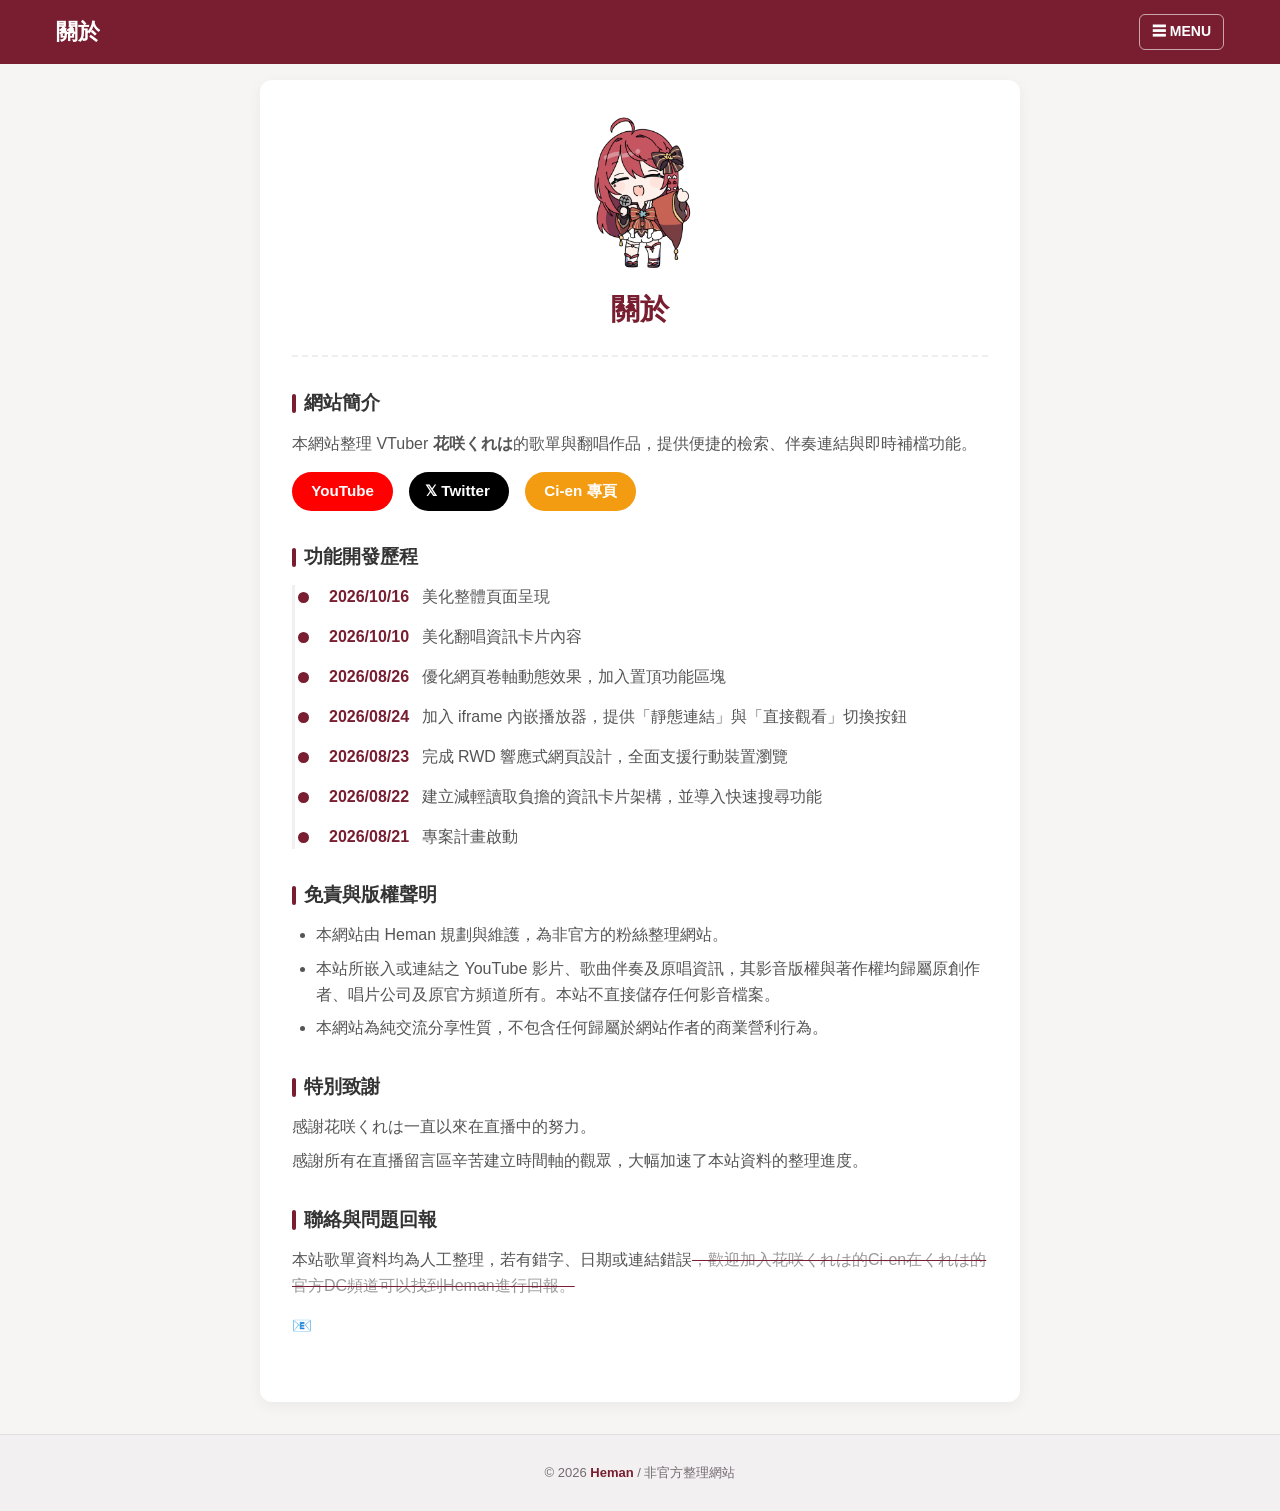
==== commit 3511af74: "update about content" ====
--- a/about.html
+++ b/about.html
@@ -28,7 +28,7 @@
     
     <!-- APNG 動畫看板圖 -->
     <div class="about-hero">
-      <!-- 替換 src 為您的 APNG 檔案路徑 -->
+      <!-- APNG 檔案路徑 -->
       <img src="images/wave.png" alt="花咲くれは" class="about-mascot">
       <h2>關於</h2>
     </div>
@@ -55,10 +55,12 @@
     <section class="about-section">
       <h3>功能開發歷程</h3>
       <ul class="timeline">
-        <li><span class="timeline-date">2026/08/26</span> 優化網頁卷軸動態效果，加入便捷的置頂功能區塊</li>
+        <li><span class="timeline-date">2026/10/16</span> 美化整體頁面呈現</li>
+        <li><span class="timeline-date">2026/10/10</span> 美化翻唱資訊卡片內容</li>
+        <li><span class="timeline-date">2026/08/26</span> 優化網頁卷軸動態效果，加入置頂功能區塊</li>
         <li><span class="timeline-date">2026/08/24</span> 加入 iframe 內嵌播放器，提供「靜態連結」與「直接觀看」切換按鈕</li>
         <li><span class="timeline-date">2026/08/23</span> 完成 RWD 響應式網頁設計，全面支援行動裝置瀏覽</li>
-        <li><span class="timeline-date">2026/08/22</span> 建立減輕讀取負擔的卡匣式架構，並導入快速搜尋功能</li>
+        <li><span class="timeline-date">2026/08/22</span> 建立減輕讀取負擔的資訊卡片架構，並導入快速搜尋功能</li>
         <li><span class="timeline-date">2026/08/21</span> 專案計畫啟動</li>
       </ul>
     </section>
--- a/style.css
+++ b/style.css
@@ -10,7 +10,7 @@
   --text: #27272a;
   --text-muted: #736a71;
   --border: #e3dfe0;
-  --content-width: 880px;
+  --content-width: 1200px;
   --page-gutter: 16px;
   --header-height: 64px;
 }
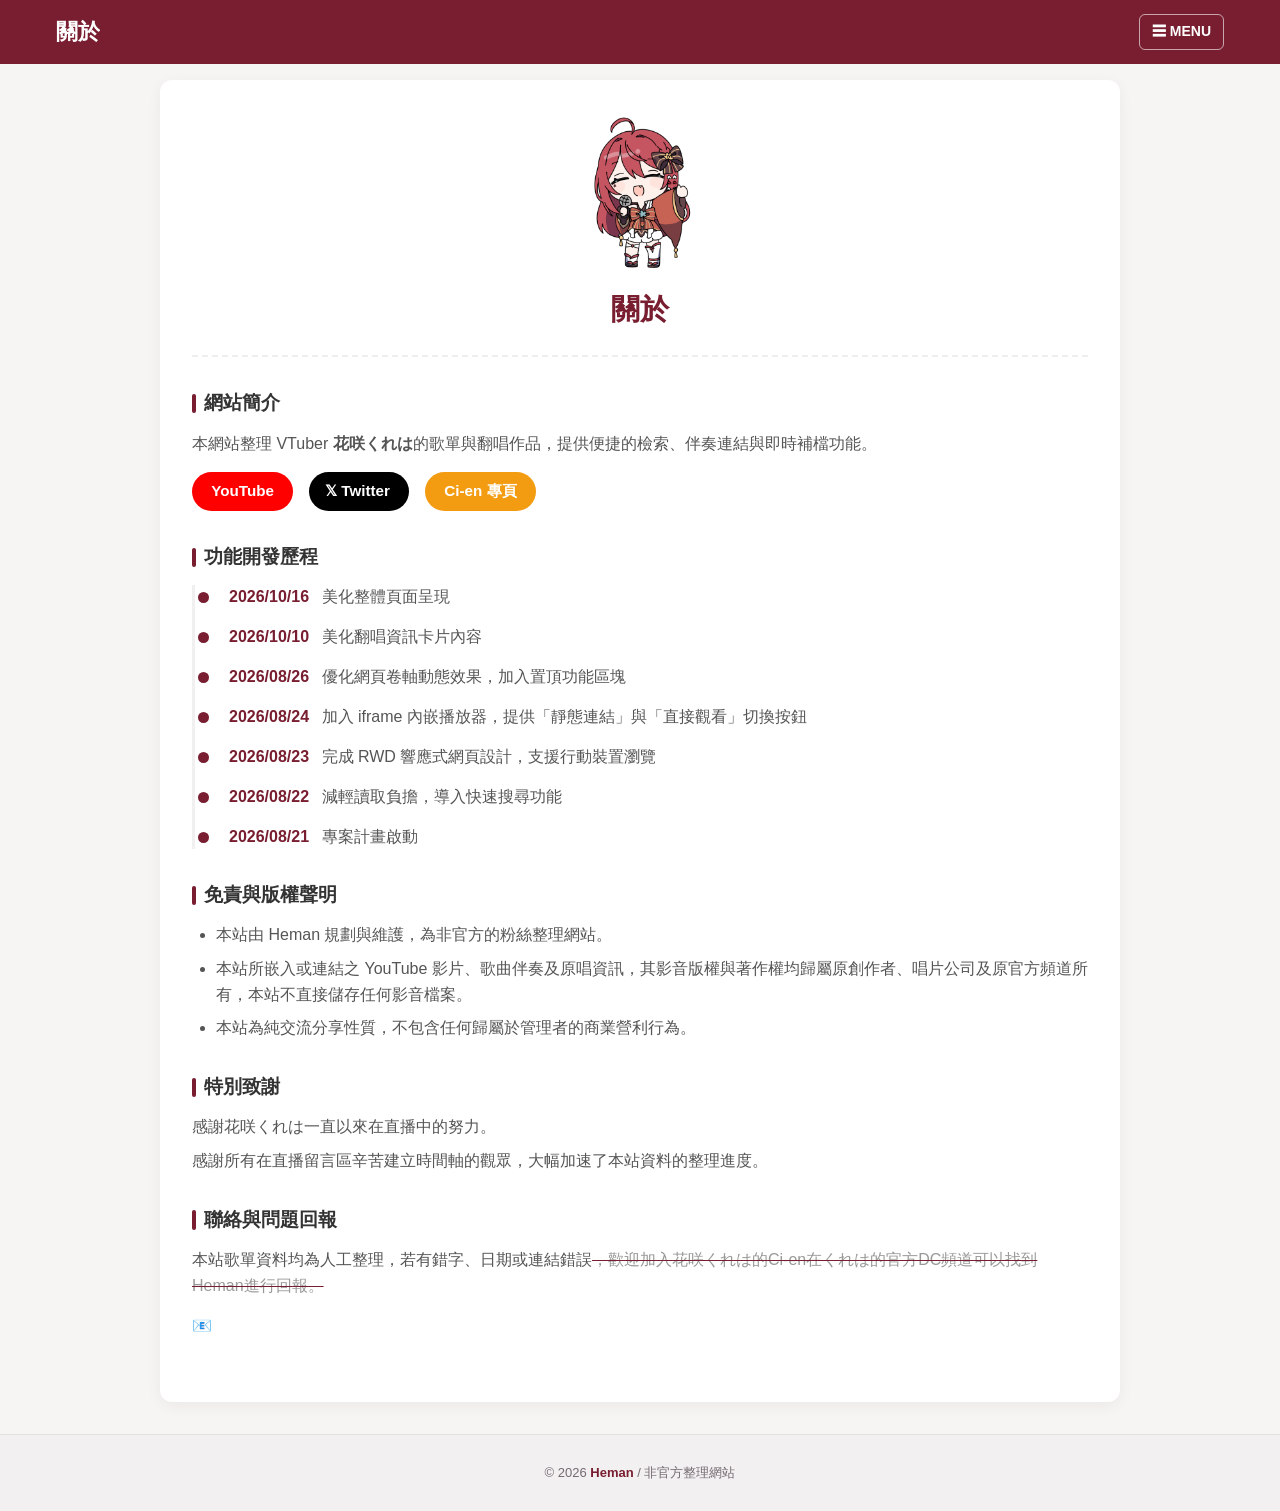
==== commit 59400cf4: "update song list" ====
--- a/about.html
+++ b/about.html
@@ -59,8 +59,8 @@
         <li><span class="timeline-date">2026/10/10</span> 美化翻唱資訊卡片內容</li>
         <li><span class="timeline-date">2026/08/26</span> 優化網頁卷軸動態效果，加入置頂功能區塊</li>
         <li><span class="timeline-date">2026/08/24</span> 加入 iframe 內嵌播放器，提供「靜態連結」與「直接觀看」切換按鈕</li>
-        <li><span class="timeline-date">2026/08/23</span> 完成 RWD 響應式網頁設計，全面支援行動裝置瀏覽</li>
-        <li><span class="timeline-date">2026/08/22</span> 建立減輕讀取負擔的資訊卡片架構，並導入快速搜尋功能</li>
+        <li><span class="timeline-date">2026/08/23</span> 完成 RWD 響應式網頁設計，支援行動裝置瀏覽</li>
+        <li><span class="timeline-date">2026/08/22</span> 減輕讀取負擔，導入快速搜尋功能</li>
         <li><span class="timeline-date">2026/08/21</span> 專案計畫啟動</li>
       </ul>
     </section>
@@ -69,9 +69,9 @@
     <section class="about-section">
       <h3>免責與版權聲明</h3>
       <ul class="disclaimer-list">
-        <li>本網站由 Heman 規劃與維護，為非官方的粉絲整理網站。</li>
-        <li>本站所嵌入或連結之 YouTube 影片、歌曲伴奏及原唱資訊，其影音版權與著作權均歸屬原創作者、唱片公司及原官方頻道所有。本站不直接儲存任何影音檔案。</li>
-        <li>本網站為純交流分享性質，不包含任何歸屬於網站作者的商業營利行為。</li>
+        <li>本站由 Heman 規劃與維護，為非官方的粉絲整理網站。</li>
+        <li>本站所嵌入或連結之 YouTube 影片、歌曲伴奏及原唱資訊，其影音版權與著作權均歸屬原創作者、唱片公司及原官方頻道所有，本站不直接儲存任何影音檔案。</li>
+        <li>本站為純交流分享性質，不包含任何歸屬於管理者的商業營利行為。</li>
       </ul>
     </section>
 
--- a/style.css
+++ b/style.css
@@ -640,13 +640,31 @@
   border: 0;
 }
 
+.stream-preview {
+  display: block;
+  box-shadow: 0 2px 6px rgba(0,0,0,0.15);
+}
+
 .stream-thumb {
+  position: absolute;
+  top: 0;
+  left: 0;
   width: 100%;
-  max-width: 260px;
-  border-radius: 6px;
-  box-shadow: 0 2px 6px rgba(0,0,0,0.15);
+  height: 100%;
+  object-fit: contain; /* 保留 4:3 備援縮圖的完整內容，不裁切或拉伸 */
   display: block;
-  margin: 0 auto; /* 手機版：居中排列 */
+}
+
+.stream-thumbnail-fallback {
+  position: absolute;
+  inset: 0;
+  display: flex;
+  align-items: center;
+  justify-content: center;
+  padding: 16px;
+  color: #fff;
+  font-size: 14px;
+  text-align: center;
 }
 
 .btn-link {
@@ -684,11 +702,6 @@
     gap: 1rem;
   }
 
-  .stream-thumb {
-    margin-left: auto;  /* 電腦版：自動將縮圖推至右側邊界 */
-    margin-right: 0;
-  }
-  
   .details-info {
     flex: 1;
   }
@@ -734,7 +747,7 @@
 /* ================================================== */
 
 .about-container {
-  max-width: 760px; /* 比首頁稍微窄一點，讓閱讀文字更舒適 */
+  max-width: 960px; /* 比首頁稍微窄一點，讓閱讀文字更舒適 */
   background: #fff;
   border-radius: 12px;
   box-shadow: 0 4px 15px rgba(0,0,0,0.05);
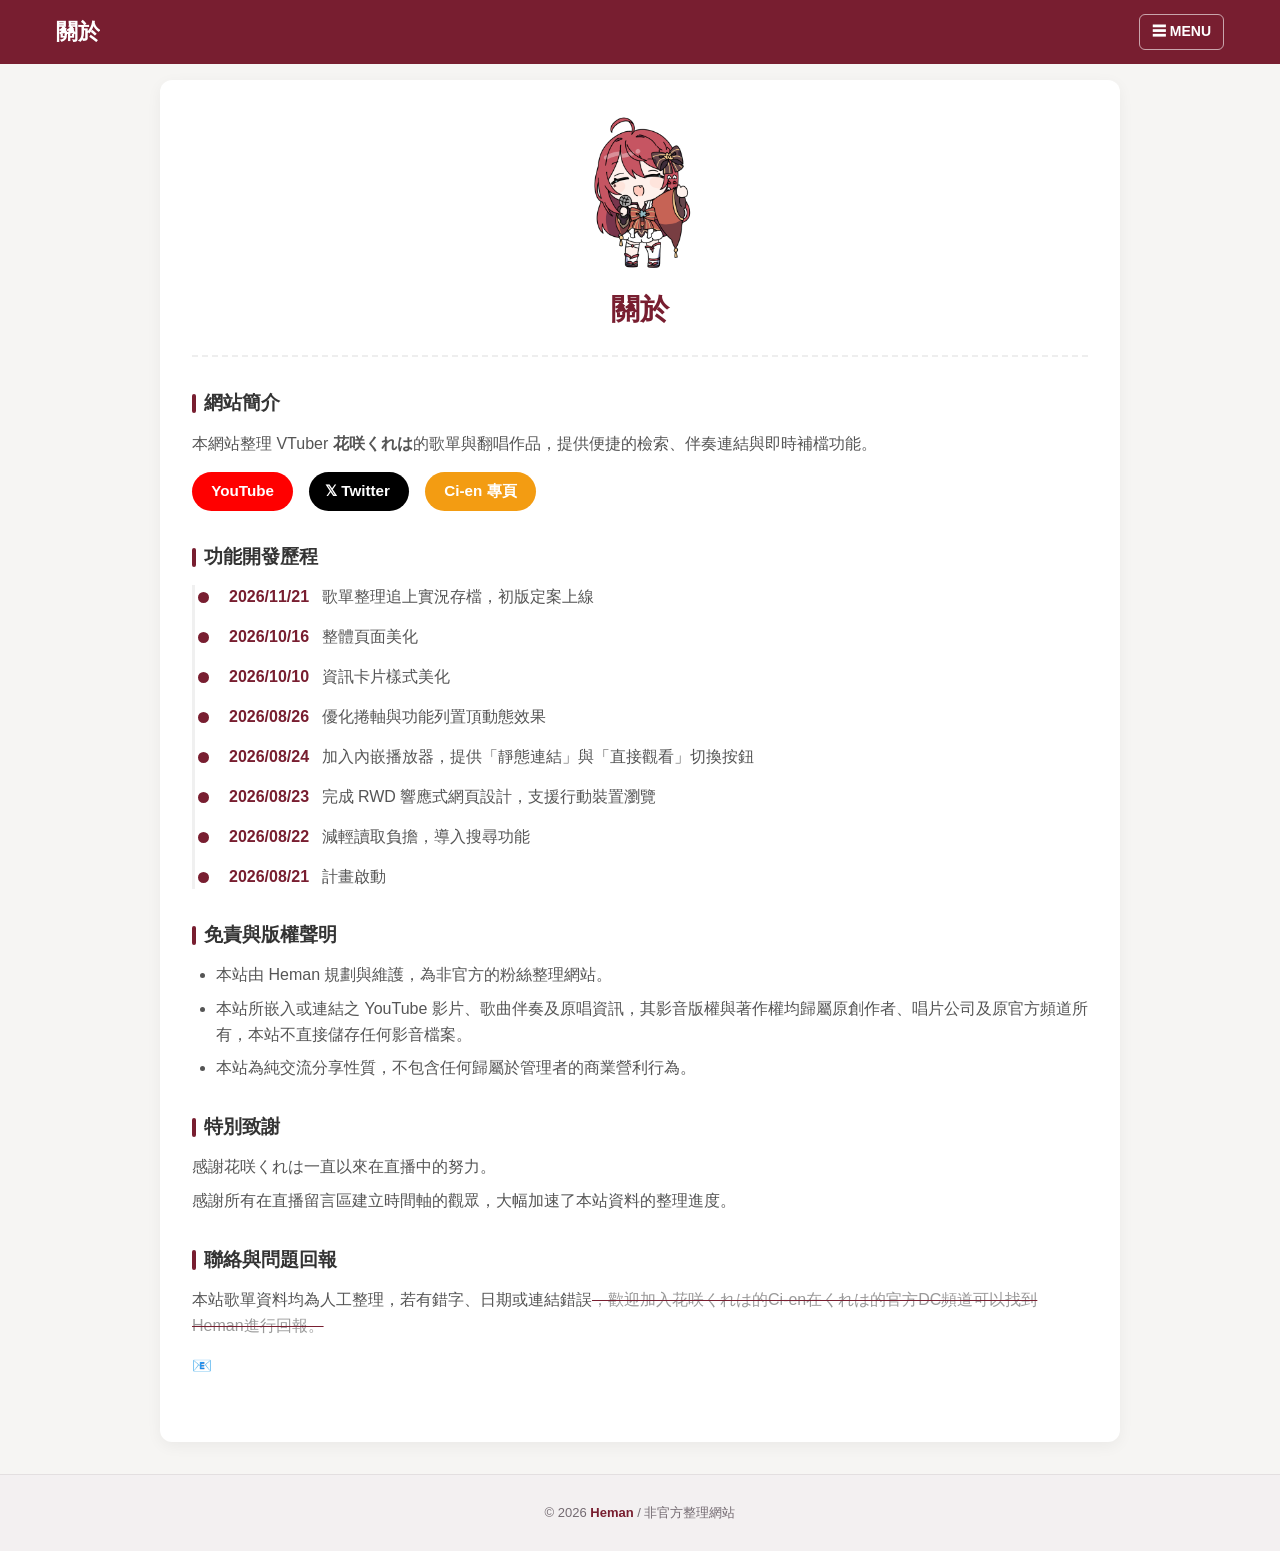
==== commit d24c1a35: "update song list" ====
--- a/about.html
+++ b/about.html
@@ -55,13 +55,14 @@
     <section class="about-section">
       <h3>功能開發歷程</h3>
       <ul class="timeline">
-        <li><span class="timeline-date">2026/10/16</span> 美化整體頁面呈現</li>
-        <li><span class="timeline-date">2026/10/10</span> 美化翻唱資訊卡片內容</li>
-        <li><span class="timeline-date">2026/08/26</span> 優化網頁卷軸動態效果，加入置頂功能區塊</li>
-        <li><span class="timeline-date">2026/08/24</span> 加入 iframe 內嵌播放器，提供「靜態連結」與「直接觀看」切換按鈕</li>
+        <li><span class="timeline-date">2026/11/21</span> 歌單整理追上實況存檔，初版定案上線</li>
+        <li><span class="timeline-date">2026/10/16</span> 整體頁面美化</li>
+        <li><span class="timeline-date">2026/10/10</span> 資訊卡片樣式美化</li>
+        <li><span class="timeline-date">2026/08/26</span> 優化捲軸與功能列置頂動態效果</li>
+        <li><span class="timeline-date">2026/08/24</span> 加入內嵌播放器，提供「靜態連結」與「直接觀看」切換按鈕</li>
         <li><span class="timeline-date">2026/08/23</span> 完成 RWD 響應式網頁設計，支援行動裝置瀏覽</li>
-        <li><span class="timeline-date">2026/08/22</span> 減輕讀取負擔，導入快速搜尋功能</li>
-        <li><span class="timeline-date">2026/08/21</span> 專案計畫啟動</li>
+        <li><span class="timeline-date">2026/08/22</span> 減輕讀取負擔，導入搜尋功能</li>
+        <li><span class="timeline-date">2026/08/21</span> 計畫啟動</li>
       </ul>
     </section>
 
@@ -79,7 +80,7 @@
     <section class="about-section">
       <h3>特別致謝</h3>
       <p>感謝花咲くれは一直以來在直播中的努力。</p>
-      <p>感謝所有在直播留言區辛苦建立時間軸的觀眾，大幅加速了本站資料的整理進度。</p>
+      <p>感謝所有在直播留言區建立時間軸的觀眾，大幅加速了本站資料的整理進度。</p>
     </section>
 
     <!-- 聯絡與問題回報 -->
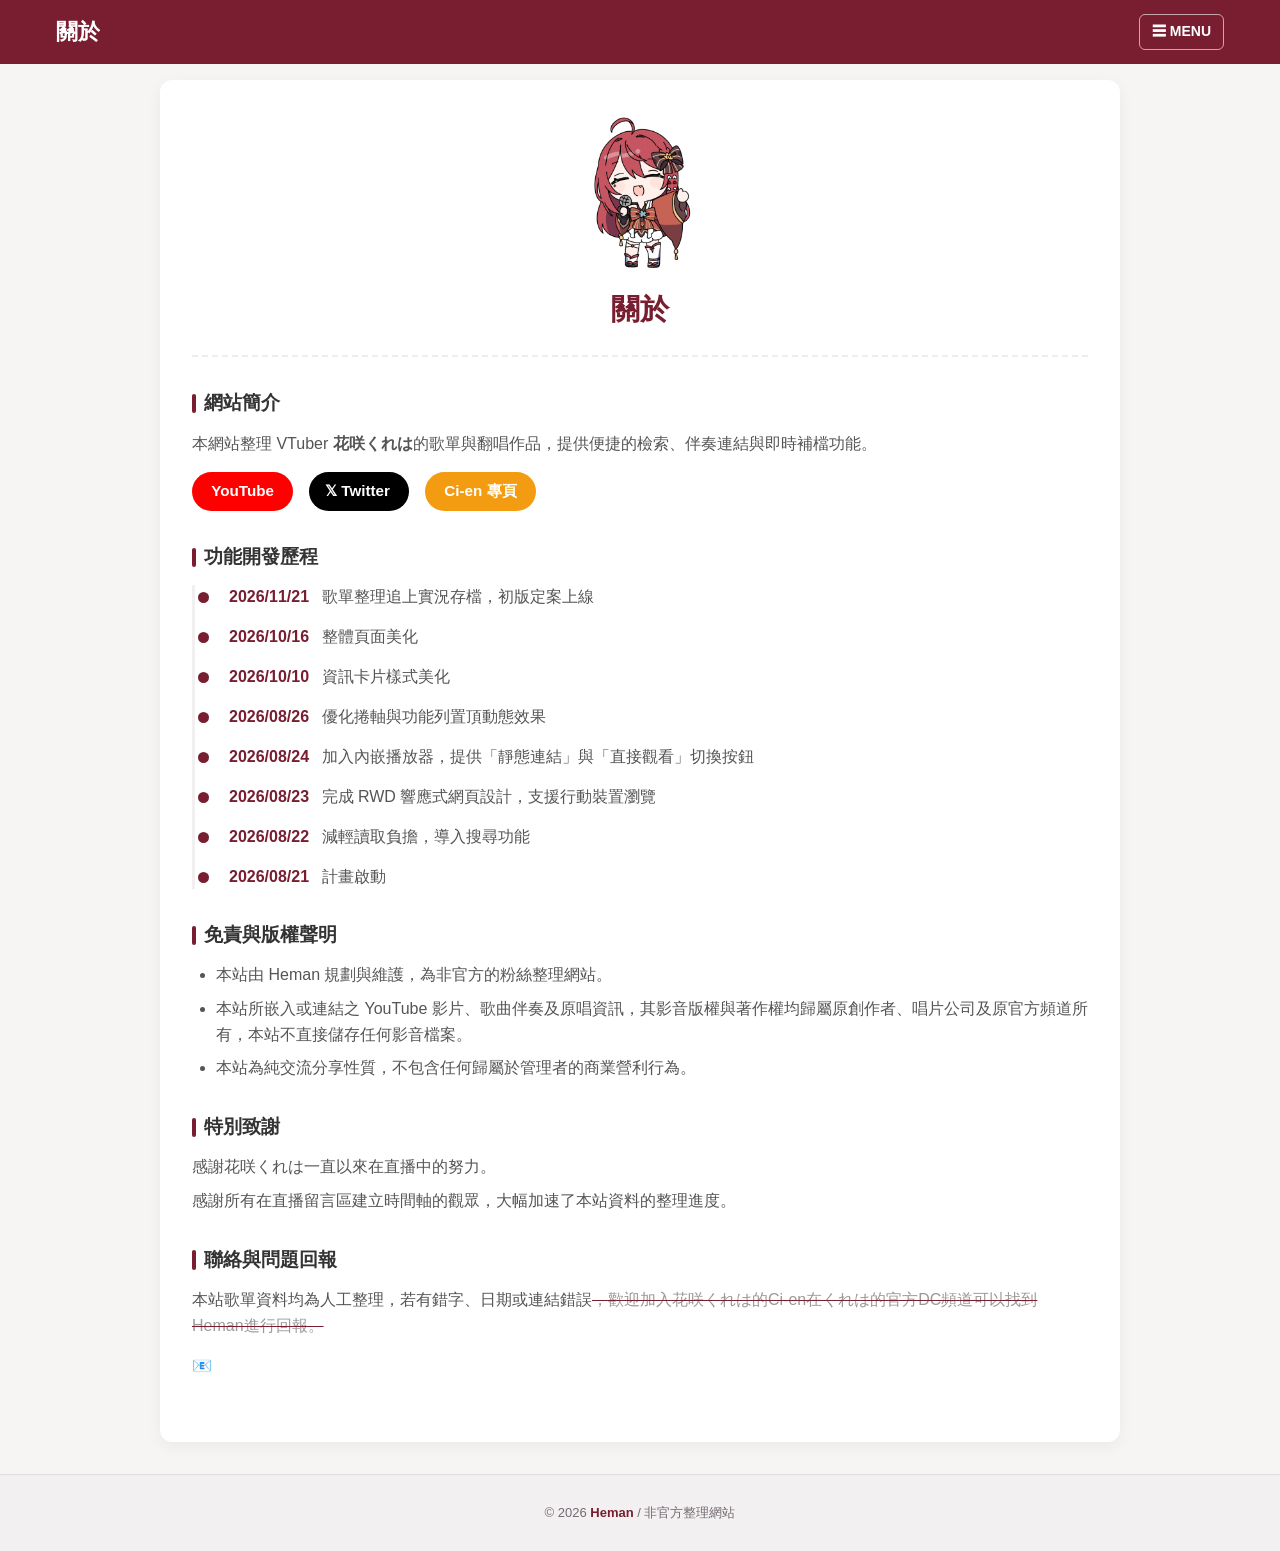
==== commit aed98c88: "deploy test" ====
--- a/about.html
+++ b/about.html
@@ -92,6 +92,7 @@
 
   </main>
 
+  
   <!-- 頁尾 -->
   <footer class="site-footer">
     <p>© 2026 <span class="footer-brand">Heman</span> / 非官方整理網站 </p>
